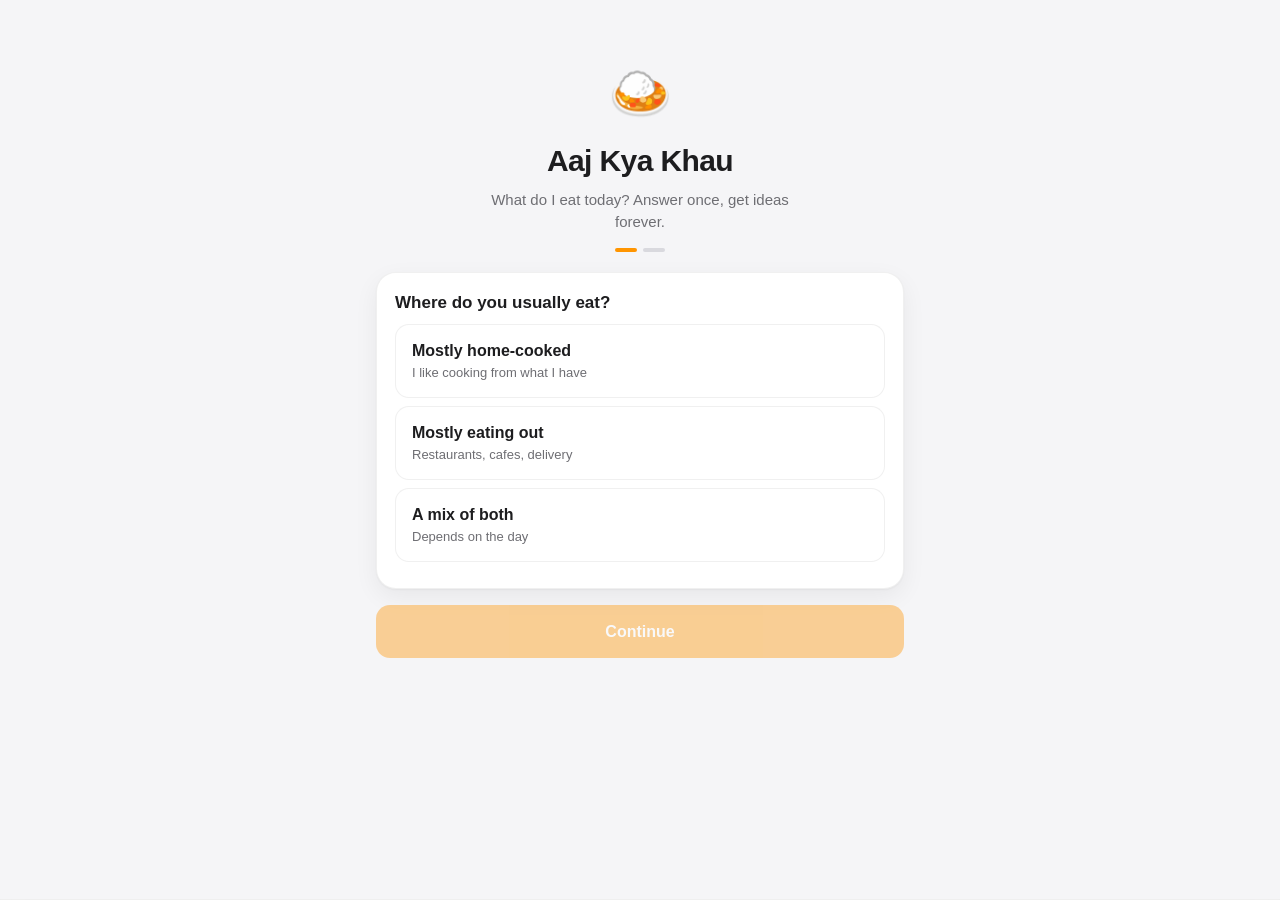
==== index.html @ 0270d675 "Aaj Kya Khau - what do I eat today: fridge-to-recipe + eat-out dice" ====
<!DOCTYPE html>
<html lang="en">
<head>
<meta charset="UTF-8">
<meta name="viewport" content="width=device-width, initial-scale=1.0, viewport-fit=cover">
<title>Aaj Kya Khau</title>
<meta name="description" content="What do I eat today - recipes from your fridge, or a roll of the dice for eating out.">
<meta name="theme-color" content="#f5f5f7">
<link rel="manifest" href="manifest.webmanifest">
<link rel="apple-touch-icon" href="icons/icon-192.png">
<meta name="apple-mobile-web-app-capable" content="yes">
<meta name="apple-mobile-web-app-status-bar-style" content="default">
<link rel="stylesheet" href="styles.css">
</head>
<body>
<div id="app">
  <main id="view"></main>
  <nav id="tabbar"><div id="nav"></div></nav>
</div>
<script src="data.js"></script>
<script src="app.js"></script>
</body>
</html>
---- styles.css ----
/* Aaj Kya Khau - Apple-style light design (Aaj Kya family standard) */
:root{
  --bg:#f5f5f7; --card:#ffffff; --ink:#1d1d1f; --sub:#6e6e73;
  --line:rgba(0,0,0,.06);
  --accent:#ff9500; --accent-ink:#b35c00;
  --shadow:0 1px 2px rgba(0,0,0,.04),0 8px 24px rgba(0,0,0,.06);
  --r:20px;
}
*{box-sizing:border-box;-webkit-tap-highlight-color:transparent}
html,body{margin:0;padding:0}
body{
  background:var(--bg);color:var(--ink);
  font-family:-apple-system,BlinkMacSystemFont,'SF Pro Text','Segoe UI',Roboto,'Helvetica Neue',Arial,sans-serif;
  font-size:16px;line-height:1.45;
  -webkit-font-smoothing:antialiased;
}
#view{max-width:560px;margin:0 auto;padding:20px 16px 108px}
button{font:inherit;color:inherit;background:none;border:0;cursor:pointer;text-align:left}
h1,h2,h3{margin:0;font-weight:700}

/* large title */
.largetitle{margin:8px 4px 18px}
.largetitle .gt{font-size:14px;font-weight:600;color:var(--sub);letter-spacing:.02em}
.largetitle h1{font-size:32px;letter-spacing:-.02em;margin-top:2px}

/* cards */
.card{display:block;width:100%;background:var(--card);border-radius:var(--r);box-shadow:var(--shadow);padding:18px;margin:0 0 14px;border:1px solid var(--line)}
.card h3{font-size:17px;margin-bottom:6px}
.card .sub,.sub{color:var(--sub);font-size:14px}
.secttl{margin:22px 4px 10px}
.secttl h2{font-size:20px;letter-spacing:-.01em}

/* hero path cards */
.hero{display:flex;align-items:center;gap:14px;width:100%;background:var(--card);border-radius:var(--r);box-shadow:var(--shadow);padding:20px 18px;margin:0 0 14px;border:1px solid var(--line);text-align:left;transition:transform .15s}
.hero:active{transform:scale(.985)}
.hero.alt .hemoji{background:#fff3e0}
.hemoji{flex:none;width:52px;height:52px;border-radius:16px;background:#fff7ec;display:flex;align-items:center;justify-content:center;font-size:26px}
.htxt{flex:1}
.htxt b{display:block;font-size:17px;margin-bottom:2px}
.htxt span{font-size:13.5px;color:var(--sub);line-height:1.4}
.hchev{color:#c7c7cc;font-size:22px;flex:none}
.hintcard{background:linear-gradient(135deg,#fff 0%,#fff8ef 100%);border:1px solid #ffe8c9;border-radius:var(--r);padding:16px 18px;margin-top:4px}
.hintcard b{display:block;font-size:14px;margin-bottom:4px}
.hintcard span{font-size:14px;color:var(--sub)}

/* onboarding */
.obhero{text-align:center;padding:36px 0 20px}
.obemoji{font-size:52px}
.obhero h1{font-size:30px;letter-spacing:-.02em;margin:8px 0 6px}
.obsub{color:var(--sub);font-size:15px;max-width:300px;margin:0 auto}
.stepsdots{display:flex;gap:6px;justify-content:center;margin-top:16px}
.st{width:22px;height:4px;border-radius:2px;background:#d9d9de}
.st.on{background:var(--accent)}
.pick{display:flex;flex-direction:column;gap:2px;width:100%;padding:14px 16px;border:1.5px solid var(--line);border-radius:14px;margin:8px 0;background:#fff;transition:border-color .15s,background .15s}
.pick b{font-size:16px}
.pick span{font-size:13px;color:var(--sub)}
.pick.sm{padding:11px 16px}
.pick.on{border-color:var(--accent);background:#fff8ef}

/* chips */
.chips{display:flex;flex-wrap:wrap;gap:8px;margin-top:10px}
.chip{padding:9px 16px;border-radius:999px;border:1.5px solid var(--line);background:#fff;font-size:14px;font-weight:500;transition:all .15s}
.chip.on{background:var(--ink);border-color:var(--ink);color:#fff}
.chip.ro{cursor:default}
.chips.ro .chip.ro{background:#fff3e0;border-color:#ffdca8;color:var(--accent-ink)}

/* buttons */
.cta{display:block;width:100%;text-align:center;background:var(--accent);color:#fff;font-weight:600;font-size:16px;padding:15px;border-radius:14px;margin:16px 0 0;transition:transform .15s}
.cta:active{transform:scale(.98)}
.cta.off{opacity:.4;pointer-events:none}
.cta.ghost{background:#fff;color:var(--accent-ink);border:1.5px solid #ffdca8;margin-top:10px}
.linkbtn{display:block;width:100%;text-align:center;color:var(--accent-ink);font-size:14.5px;font-weight:500;padding:14px 0 4px}

/* photo pick */
.photopick{background:var(--card);border:1.5px dashed #d1d1d6;border-radius:var(--r);min-height:190px;display:flex;flex-direction:column;align-items:center;justify-content:center;gap:8px;color:var(--sub);font-size:14px;cursor:pointer;overflow:hidden;margin-bottom:4px}
.photopick .big{font-size:38px}
.photopick img{width:100%;height:100%;object-fit:cover;display:block}

/* notices */
.notice{margin:12px 0 0;padding:13px 16px;border-radius:14px;background:#eef5ff;border:1px solid #d4e5fa;color:#1c5bb5;font-size:14px}
.notice.warn{background:#fff4f4;border-color:#ffd4d4;color:#b3261e}
.notice.soft{background:#f7f7fa;border-color:var(--line);color:var(--sub);margin-top:4px}
.loadingdots::after{content:'';animation:dots 1.2s steps(4) infinite}
@keyframes dots{0%{content:''}25%{content:'.'}50%{content:'..'}75%{content:'...'}}

/* back bar */
.backbar{display:flex;align-items:center;gap:12px;margin:4px 0 16px}
.backbar button{color:var(--accent-ink);font-weight:600;font-size:15px;padding:6px 10px 6px 0}
.backbar h2{font-size:19px}

/* recipe rows */
.recipick{text-align:left}
.rtop{display:flex;align-items:center;justify-content:space-between;gap:10px}
.rtop b{font-size:16.5px}
.rmeta{display:flex;gap:12px;flex-wrap:wrap;color:var(--sub);font-size:13px;margin-top:6px}
.ruses{font-size:13px;color:var(--sub);margin-top:8px}
.matchbadge{color:var(--accent-ink);font-weight:600}
.badge{flex:none;font-size:11px;font-weight:700;letter-spacing:.04em;text-transform:uppercase;padding:4px 9px;border-radius:999px}
.badge.veg{background:#e8f6ec;color:#1d7a35}
.badge.vegan{background:#e3f3e0;color:#2e6b24}
.badge.egg{background:#fdf3e0;color:#8a6d1a}
.badge.nonveg{background:#fdeaec;color:#a32d3b}
.badge.aiidea{background:#f0ebff;color:#5b3ea8}
.hero-r .rname{font-size:21px}
ul.ing{margin:8px 0 0;padding-left:20px}
ul.ing li{margin:5px 0;font-size:15px}
ul.ing li.extra{color:var(--sub)}
ul.ing .x{font-size:12px;color:#b1b1b8}
ol.steps{margin:8px 0 0;padding-left:22px}
ol.steps li{margin:10px 0;font-size:15px;line-height:1.5}

/* roll card */
.rollcard{background:linear-gradient(160deg,#fff 0%,#fff6ea 100%);border:1px solid #ffe3bd;border-radius:24px;box-shadow:var(--shadow);padding:30px 22px;text-align:center;margin:6px 0 6px;transition:opacity .25s,transform .25s}
.rollcard.spin{opacity:0;transform:translateY(10px) scale(.97)}
.rollcuisine{font-size:12.5px;font-weight:700;letter-spacing:.08em;text-transform:uppercase;color:var(--accent-ink)}
.rollname{font-size:27px;font-weight:800;letter-spacing:-.02em;margin:8px 0 10px}
.rollbadges{display:flex;justify-content:center;margin-bottom:12px}
.rolldesc{color:var(--sub);font-size:15px;max-width:320px;margin:0 auto}
.rollat{margin-top:14px;font-size:13px;color:#8e8e93}

/* bottom nav */
#nav{position:fixed;left:0;right:0;bottom:0;background:rgba(255,255,255,.82);backdrop-filter:saturate(180%) blur(20px);-webkit-backdrop-filter:saturate(180%) blur(20px);border-top:1px solid var(--line);padding-bottom:env(safe-area-inset-bottom)}
.navin{max-width:560px;margin:0 auto;display:flex}
.navin button{flex:1;display:flex;flex-direction:column;align-items:center;gap:2px;padding:9px 0 7px;font-size:10.5px;font-weight:500;color:#8e8e93}
.navin button.on{color:var(--accent-ink)}
.navin .ni{width:23px;height:23px}

/* toast */
.toast{position:fixed;left:50%;bottom:96px;transform:translateX(-50%);background:var(--ink);color:#fff;font-size:14px;padding:11px 18px;border-radius:999px;box-shadow:var(--shadow);z-index:50;animation:tin .2s}
@keyframes tin{from{opacity:0;transform:translateX(-50%) translateY(6px)}}
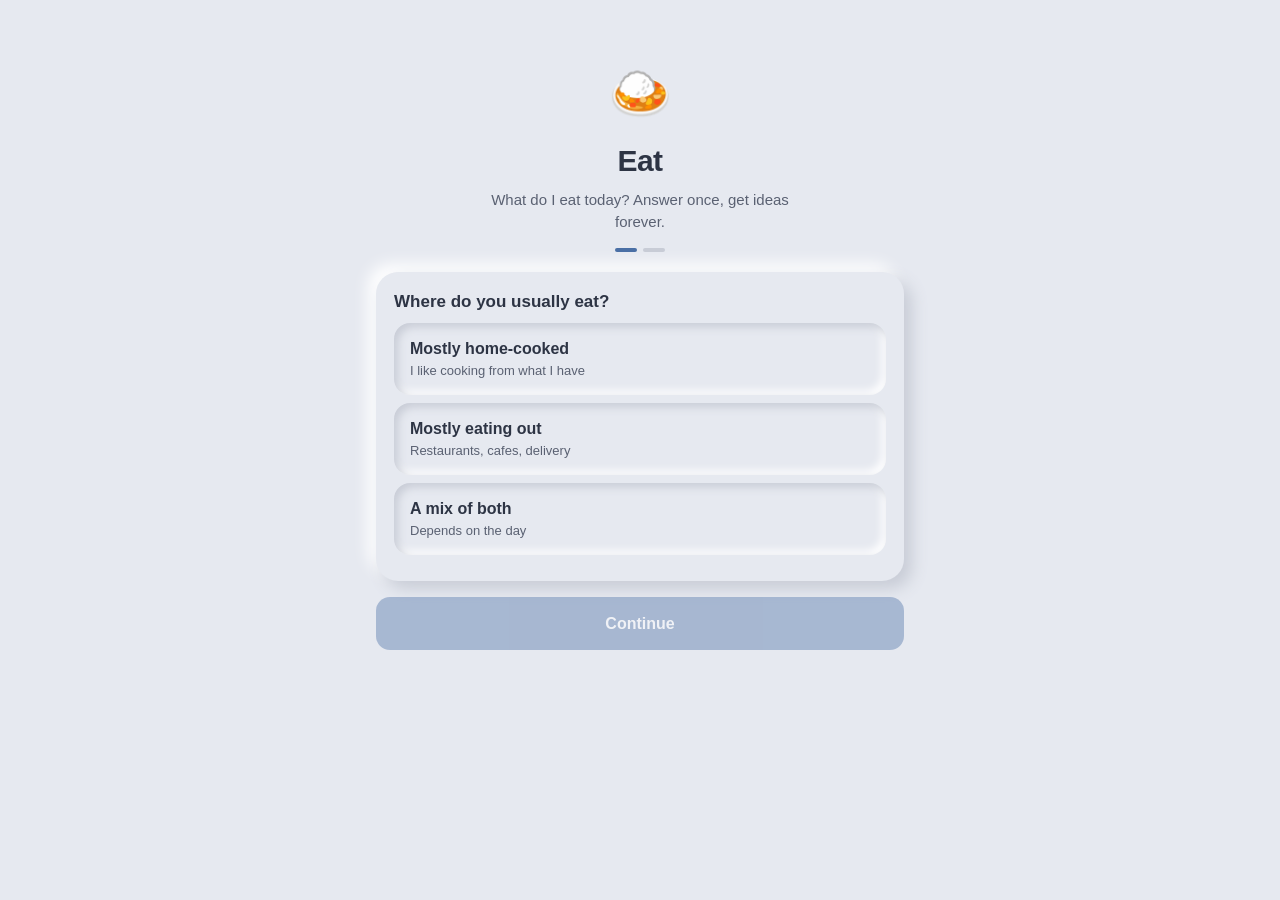
==== commit e1a51dc0: "Neumorphism pass: consistent light design language + English branding (What Should I family)" ====
--- a/index.html
+++ b/index.html
@@ -3,9 +3,9 @@
 <head>
 <meta charset="UTF-8">
 <meta name="viewport" content="width=device-width, initial-scale=1.0, viewport-fit=cover">
-<title>Aaj Kya Khau</title>
+<title>Eat - What Should I</title>
 <meta name="description" content="What do I eat today - recipes from your fridge, or a roll of the dice for eating out.">
-<meta name="theme-color" content="#f5f5f7">
+<meta name="theme-color" content="#e6e9f0">
 <link rel="manifest" href="manifest.webmanifest">
 <link rel="apple-touch-icon" href="icons/icon-192.png">
 <meta name="apple-mobile-web-app-capable" content="yes">
--- a/styles.css
+++ b/styles.css
@@ -1,10 +1,12 @@
 /* Aaj Kya Khau - Apple-style light design (Aaj Kya family standard) */
 :root{
-  --bg:#f5f5f7; --card:#ffffff; --ink:#1d1d1f; --sub:#6e6e73;
-  --line:rgba(0,0,0,.06);
-  --accent:#ff9500; --accent-ink:#b35c00;
-  --shadow:0 1px 2px rgba(0,0,0,.04),0 8px 24px rgba(0,0,0,.06);
-  --r:20px;
+  --bg:#e6e9f0; --card:#e6e9f0; --ink:#2d3444; --sub:#5a6172;
+  --line:rgba(0,0,0,.05);
+  --accent:#4a6fa5; --accent-ink:#3c5c88;
+  --shadow:8px 8px 16px #c8ccd6,-8px -8px 16px #ffffff;
+  --raise-sm:5px 5px 10px #c8ccd6,-5px -5px 10px #ffffff;
+  --press:inset 4px 4px 8px #c8ccd6,inset -4px -4px 8px #ffffff;
+  --r:22px;
 }
 *{box-sizing:border-box;-webkit-tap-highlight-color:transparent}
 html,body{margin:0;padding:0}
@@ -24,22 +26,22 @@
 .largetitle h1{font-size:32px;letter-spacing:-.02em;margin-top:2px}
 
 /* cards */
-.card{display:block;width:100%;background:var(--card);border-radius:var(--r);box-shadow:var(--shadow);padding:18px;margin:0 0 14px;border:1px solid var(--line)}
+.card{display:block;width:100%;background:var(--card);border-radius:var(--r);box-shadow:var(--shadow);padding:18px;margin:0 0 14px;border:none}
 .card h3{font-size:17px;margin-bottom:6px}
 .card .sub,.sub{color:var(--sub);font-size:14px}
 .secttl{margin:22px 4px 10px}
 .secttl h2{font-size:20px;letter-spacing:-.01em}
 
 /* hero path cards */
-.hero{display:flex;align-items:center;gap:14px;width:100%;background:var(--card);border-radius:var(--r);box-shadow:var(--shadow);padding:20px 18px;margin:0 0 14px;border:1px solid var(--line);text-align:left;transition:transform .15s}
+.hero{display:flex;align-items:center;gap:14px;width:100%;background:var(--card);border-radius:var(--r);box-shadow:var(--shadow);padding:20px 18px;margin:0 0 14px;border:none;text-align:left;transition:transform .15s}
 .hero:active{transform:scale(.985)}
 .hero.alt .hemoji{background:#fff3e0}
-.hemoji{flex:none;width:52px;height:52px;border-radius:16px;background:#fff7ec;display:flex;align-items:center;justify-content:center;font-size:26px}
+.hemoji{flex:none;width:52px;height:52px;border-radius:16px;background:var(--bg);box-shadow:var(--press);display:flex;align-items:center;justify-content:center;font-size:26px}
 .htxt{flex:1}
 .htxt b{display:block;font-size:17px;margin-bottom:2px}
 .htxt span{font-size:13.5px;color:var(--sub);line-height:1.4}
 .hchev{color:#c7c7cc;font-size:22px;flex:none}
-.hintcard{background:linear-gradient(135deg,#fff 0%,#fff8ef 100%);border:1px solid #ffe8c9;border-radius:var(--r);padding:16px 18px;margin-top:4px}
+.hintcard{background:var(--bg);border:none;box-shadow:var(--raise-sm);border-radius:var(--r);padding:16px 18px;margin-top:4px}
 .hintcard b{display:block;font-size:14px;margin-bottom:4px}
 .hintcard span{font-size:14px;color:var(--sub)}
 
@@ -49,37 +51,37 @@
 .obhero h1{font-size:30px;letter-spacing:-.02em;margin:8px 0 6px}
 .obsub{color:var(--sub);font-size:15px;max-width:300px;margin:0 auto}
 .stepsdots{display:flex;gap:6px;justify-content:center;margin-top:16px}
-.st{width:22px;height:4px;border-radius:2px;background:#d9d9de}
+.st{width:22px;height:4px;border-radius:2px;background:#c8ccd6}
 .st.on{background:var(--accent)}
-.pick{display:flex;flex-direction:column;gap:2px;width:100%;padding:14px 16px;border:1.5px solid var(--line);border-radius:14px;margin:8px 0;background:#fff;transition:border-color .15s,background .15s}
+.pick{display:flex;flex-direction:column;gap:2px;width:100%;padding:14px 16px;border:none;border-radius:16px;margin:8px 0;background:var(--bg);box-shadow:var(--press);transition:color .15s}
 .pick b{font-size:16px}
 .pick span{font-size:13px;color:var(--sub)}
 .pick.sm{padding:11px 16px}
-.pick.on{border-color:var(--accent);background:#fff8ef}
+.pick.on{color:var(--accent-ink)}.pick.on b{color:var(--accent-ink)}
 
 /* chips */
 .chips{display:flex;flex-wrap:wrap;gap:8px;margin-top:10px}
-.chip{padding:9px 16px;border-radius:999px;border:1.5px solid var(--line);background:#fff;font-size:14px;font-weight:500;transition:all .15s}
-.chip.on{background:var(--ink);border-color:var(--ink);color:#fff}
+.chip{padding:9px 16px;border-radius:999px;border:none;background:var(--bg);box-shadow:var(--press);font-size:14px;font-weight:500;transition:all .15s}
+.chip.on{background:var(--accent);color:#fff;box-shadow:var(--raise-sm)}
 .chip.ro{cursor:default}
-.chips.ro .chip.ro{background:#fff3e0;border-color:#ffdca8;color:var(--accent-ink)}
+.chips.ro .chip.ro{color:var(--accent-ink)}
 
 /* buttons */
 .cta{display:block;width:100%;text-align:center;background:var(--accent);color:#fff;font-weight:600;font-size:16px;padding:15px;border-radius:14px;margin:16px 0 0;transition:transform .15s}
 .cta:active{transform:scale(.98)}
 .cta.off{opacity:.4;pointer-events:none}
-.cta.ghost{background:#fff;color:var(--accent-ink);border:1.5px solid #ffdca8;margin-top:10px}
+.cta.ghost{background:var(--bg);color:var(--accent-ink);border:none;box-shadow:var(--raise-sm);margin-top:10px}
 .linkbtn{display:block;width:100%;text-align:center;color:var(--accent-ink);font-size:14.5px;font-weight:500;padding:14px 0 4px}
 
 /* photo pick */
-.photopick{background:var(--card);border:1.5px dashed #d1d1d6;border-radius:var(--r);min-height:190px;display:flex;flex-direction:column;align-items:center;justify-content:center;gap:8px;color:var(--sub);font-size:14px;cursor:pointer;overflow:hidden;margin-bottom:4px}
+.photopick{background:var(--card);border:1.5px dashed #b9bfcc;box-shadow:var(--press);border-radius:var(--r);min-height:190px;display:flex;flex-direction:column;align-items:center;justify-content:center;gap:8px;color:var(--sub);font-size:14px;cursor:pointer;overflow:hidden;margin-bottom:4px}
 .photopick .big{font-size:38px}
 .photopick img{width:100%;height:100%;object-fit:cover;display:block}
 
 /* notices */
-.notice{margin:12px 0 0;padding:13px 16px;border-radius:14px;background:#eef5ff;border:1px solid #d4e5fa;color:#1c5bb5;font-size:14px}
-.notice.warn{background:#fff4f4;border-color:#ffd4d4;color:#b3261e}
-.notice.soft{background:#f7f7fa;border-color:var(--line);color:var(--sub);margin-top:4px}
+.notice{margin:12px 0 0;padding:13px 16px;border-radius:14px;background:var(--bg);box-shadow:var(--press);border:none;color:var(--accent-ink);font-size:14px}
+.notice.warn{color:#b3261e}
+.notice.soft{color:var(--sub);margin-top:4px}
 .loadingdots::after{content:'';animation:dots 1.2s steps(4) infinite}
 @keyframes dots{0%{content:''}25%{content:'.'}50%{content:'..'}75%{content:'...'}}
 
@@ -96,7 +98,7 @@
 .ruses{font-size:13px;color:var(--sub);margin-top:8px}
 .matchbadge{color:var(--accent-ink);font-weight:600}
 .badge{flex:none;font-size:11px;font-weight:700;letter-spacing:.04em;text-transform:uppercase;padding:4px 9px;border-radius:999px}
-.badge.veg{background:#e8f6ec;color:#1d7a35}
+.badge.veg{background:#e8f6ec;color:#1d7a35;box-shadow:none}
 .badge.vegan{background:#e3f3e0;color:#2e6b24}
 .badge.egg{background:#fdf3e0;color:#8a6d1a}
 .badge.nonveg{background:#fdeaec;color:#a32d3b}
@@ -110,7 +112,7 @@
 ol.steps li{margin:10px 0;font-size:15px;line-height:1.5}
 
 /* roll card */
-.rollcard{background:linear-gradient(160deg,#fff 0%,#fff6ea 100%);border:1px solid #ffe3bd;border-radius:24px;box-shadow:var(--shadow);padding:30px 22px;text-align:center;margin:6px 0 6px;transition:opacity .25s,transform .25s}
+.rollcard{background:var(--bg);border:none;border-radius:24px;box-shadow:var(--shadow);padding:30px 22px;text-align:center;margin:6px 0 6px;transition:opacity .25s,transform .25s}
 .rollcard.spin{opacity:0;transform:translateY(10px) scale(.97)}
 .rollcuisine{font-size:12.5px;font-weight:700;letter-spacing:.08em;text-transform:uppercase;color:var(--accent-ink)}
 .rollname{font-size:27px;font-weight:800;letter-spacing:-.02em;margin:8px 0 10px}
@@ -119,12 +121,20 @@
 .rollat{margin-top:14px;font-size:13px;color:#8e8e93}
 
 /* bottom nav */
-#nav{position:fixed;left:0;right:0;bottom:0;background:rgba(255,255,255,.82);backdrop-filter:saturate(180%) blur(20px);-webkit-backdrop-filter:saturate(180%) blur(20px);border-top:1px solid var(--line);padding-bottom:env(safe-area-inset-bottom)}
+#nav{position:fixed;left:12px;right:12px;bottom:calc(12px + env(safe-area-inset-bottom));background:var(--bg);border:none;border-radius:24px;box-shadow:var(--shadow)}
 .navin{max-width:560px;margin:0 auto;display:flex}
-.navin button{flex:1;display:flex;flex-direction:column;align-items:center;gap:2px;padding:9px 0 7px;font-size:10.5px;font-weight:500;color:#8e8e93}
+.navin button{flex:1;display:flex;flex-direction:column;align-items:center;gap:2px;padding:9px 0 7px;font-size:10.5px;font-weight:600;color:#7a8194}
 .navin button.on{color:var(--accent-ink)}
 .navin .ni{width:23px;height:23px}
 
 /* toast */
 .toast{position:fixed;left:50%;bottom:96px;transform:translateX(-50%);background:var(--ink);color:#fff;font-size:14px;padding:11px 18px;border-radius:999px;box-shadow:var(--shadow);z-index:50;animation:tin .2s}
 @keyframes tin{from{opacity:0;transform:translateX(-50%) translateY(6px)}}
+
+/* cook photo flow */
+.photobtns{display:flex;flex-direction:column;gap:10px;margin:4px 0 2px}
+.photobtns .cta{margin-top:0}
+.photostatus{margin:10px 2px 0;font-size:14px;font-weight:600;color:#1d7a35}
+.scanrow{display:flex;align-items:center;gap:12px;text-align:left}
+.scanrow img{width:56px;height:56px;border-radius:12px;object-fit:cover;flex:none}
+.sub.sm{font-size:12.5px}
